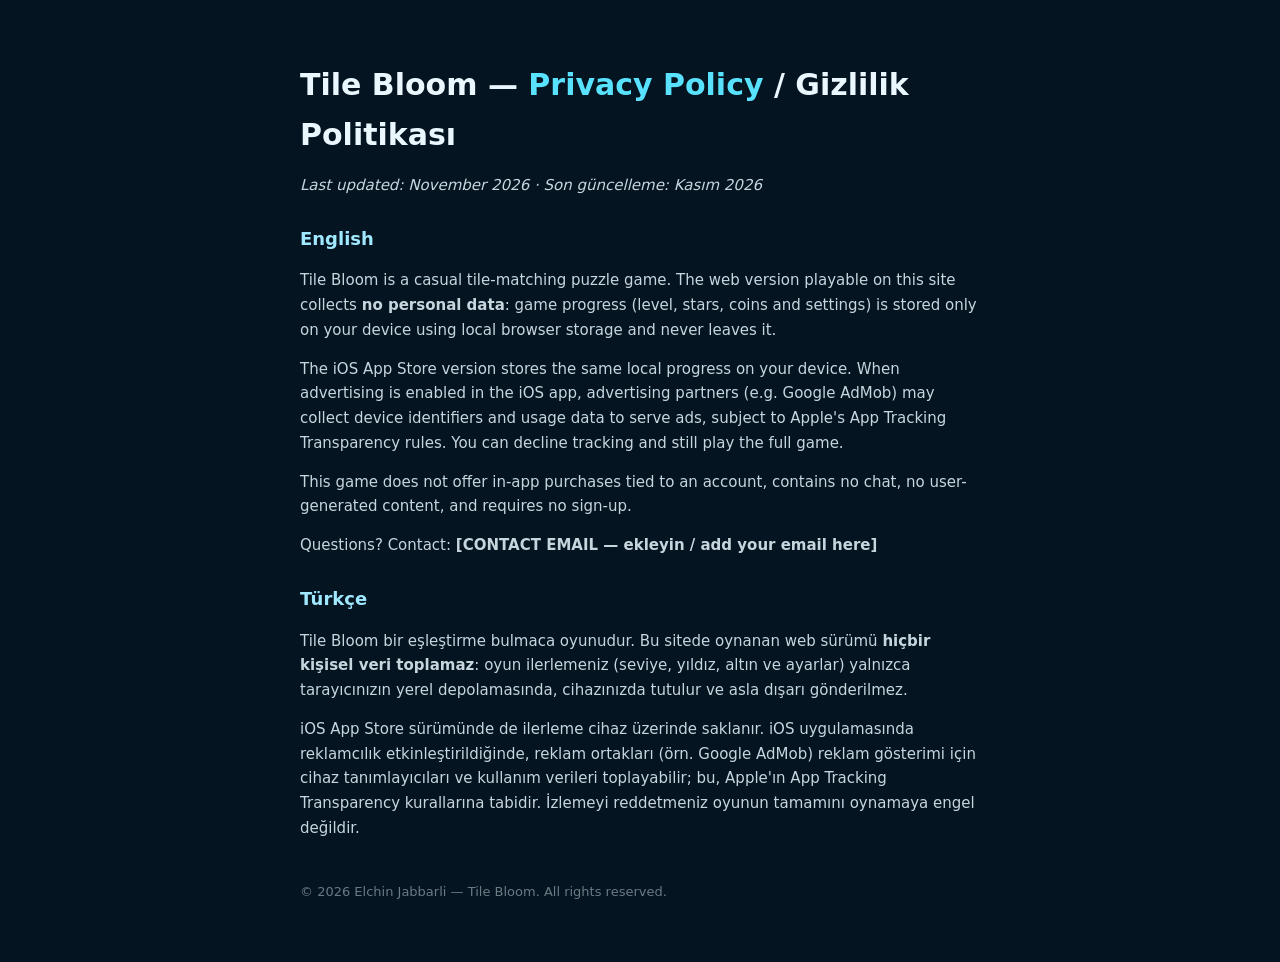
==== privacy.html @ bfb5cd19 "Tile Bloom v1.0.0 — release build (public web version)" ====
<!doctype html>
<html lang="en">
  <head>
    <meta charset="UTF-8" />
    <meta name="viewport" content="width=device-width, initial-scale=1.0" />
    <title>Tile Bloom — Privacy Policy</title>
    <style>
      :root { color-scheme: dark; }
      body {
        margin: 0;
        background: #041420;
        color: #eaf7ff;
        font-family: system-ui, -apple-system, sans-serif;
        line-height: 1.65;
        padding: 40px 20px 60px;
      }
      main { max-width: 680px; margin: 0 auto; }
      h1 { font-size: 30px; margin-bottom: 4px; }
      .accent { color: #59e2ff; }
      p { margin: 14px 0; font-size: 15px; color: rgba(234, 247, 255, 0.85); }
      h2 { font-size: 18px; margin-top: 26px; color: #9fe8ff; }
      footer { margin-top: 40px; font-size: 13px; color: rgba(234, 247, 255, 0.45); }
    </style>
  </head>
  <body>
    <main>
      <h1>Tile Bloom — <span class="accent">Privacy Policy</span> / Gizlilik Politikası</h1>
      <p><em>Last updated: November 2026 · Son güncelleme: Kasım 2026</em></p>

      <h2>English</h2>
      <p>
        Tile Bloom is a casual tile-matching puzzle game. The web version playable on this site
        collects <strong>no personal data</strong>: game progress (level, stars, coins and
        settings) is stored only on your device using local browser storage and never leaves it.
      </p>
      <p>
        The iOS App Store version stores the same local progress on your device. When advertising
        is enabled in the iOS app, advertising partners (e.g. Google AdMob) may collect device
        identifiers and usage data to serve ads, subject to Apple's App Tracking Transparency
        rules. You can decline tracking and still play the full game.
      </p>
      <p>
        This game does not offer in-app purchases tied to an account, contains no chat, no
        user-generated content, and requires no sign-up.
      </p>
      <p>
        Questions? Contact: <strong>[CONTACT EMAIL — ekleyin / add your email here]</strong>
      </p>

      <h2>Türkçe</h2>
      <p>
        Tile Bloom bir eşleştirme bulmaca oyunudur. Bu sitede oynanan web sürümü
        <strong>hiçbir kişisel veri toplamaz</strong>: oyun ilerlemeniz (seviye, yıldız, altın ve
        ayarlar) yalnızca tarayıcınızın yerel depolamasında, cihazınızda tutulur ve asla dışarı
        gönderilmez.
      </p>
      <p>
        iOS App Store sürümünde de ilerleme cihaz üzerinde saklanır. iOS uygulamasında
        reklamcılık etkinleştirildiğinde, reklam ortakları (örn. Google AdMob) reklam gösterimi
        için cihaz tanımlayıcıları ve kullanım verileri toplayabilir; bu, Apple'ın App Tracking
        Transparency kurallarına tabidir. İzlemeyi reddetmeniz oyunun tamamını oynamaya engel
        değildir.
      </p>

      <footer>© 2026 Elchin Jabbarli — Tile Bloom. All rights reserved.</footer>
    </main>
  </body>
</html>
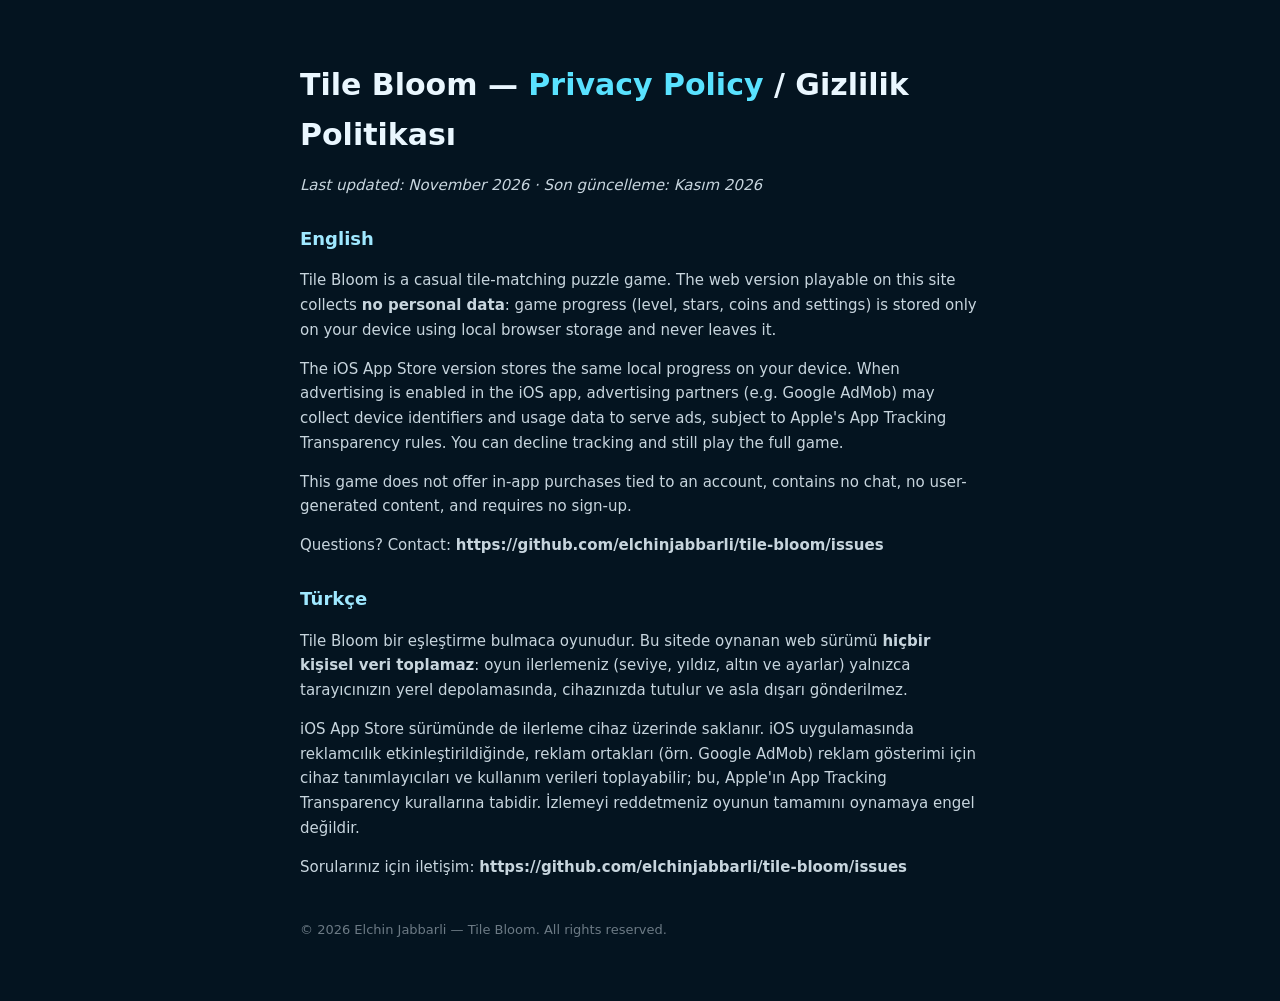
==== commit 1cc20c04: "Release v1.10.0 — Tile Bloom build" ====
--- a/privacy.html
+++ b/privacy.html
@@ -44,7 +44,7 @@
         user-generated content, and requires no sign-up.
       </p>
       <p>
-        Questions? Contact: <strong>[CONTACT EMAIL — ekleyin / add your email here]</strong>
+        Questions? Contact: <strong>https://github.com/elchinjabbarli/tile-bloom/issues</strong>
       </p>
 
       <h2>Türkçe</h2>
@@ -62,6 +62,10 @@
         değildir.
       </p>
 
+      <p>
+        Sorularınız için iletişim: <strong>https://github.com/elchinjabbarli/tile-bloom/issues</strong>
+      </p>
+
       <footer>© 2026 Elchin Jabbarli — Tile Bloom. All rights reserved.</footer>
     </main>
   </body>
